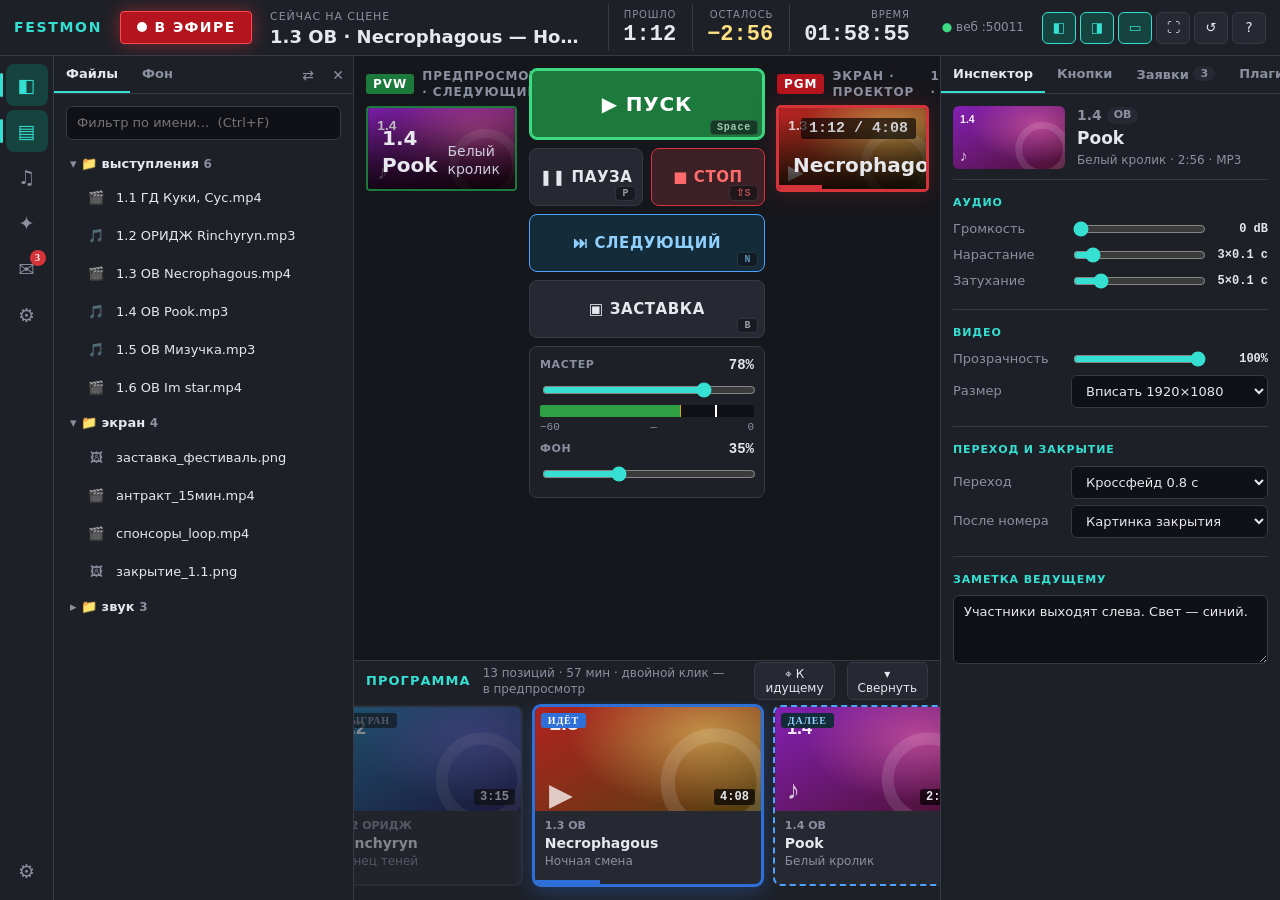
==== a_console.html @ ba401209 "Макеты панели оператора FestMon и презентация для голосования Co-Authored-By: Claude Opus 5.5 <norep" ====
<!doctype html>
<html lang="ru">
<head>
<meta charset="utf-8">
<meta name="viewport" content="width=device-width, initial-scale=1">
<title>FestMon · A · Эфирный пульт</title>
<link rel="stylesheet" href="assets/panels.css">
<style>
/* Палитра 1:1 с panel/theme.py — вариант «эволюция текущей панели». */
:root {
  --bg: #16171c; --panel: #1e2027; --panel2: #262932; --field: #101116;
  --border: #363a45; --border-hi: #4a5060; --text: #e6e8ee; --dim: #8b90a0;
  --accent: #35e0d2; --accent-dim: #16433e; --accent-fg: #06211e;
  --ok: #3ddc84; --warn: #ffd54f; --bad: #d6333a; --red-fg: #ff6b6b;
  --blue: #4da3ff; --run: #2f6fd8; --next-fg: #8fd0ff; --orange: #ff9e3d;
  --r: 6px;
  --dockL: 300px; --dockR: 340px;
}
* { box-sizing: border-box; }
html, body { margin: 0; height: 100%; background: var(--bg); color: var(--text); font: 14px/1.35 "Segoe UI", system-ui, sans-serif; overflow: hidden; }
button { font-family: inherit; }

/* ---------- верхняя полоса ---------- */
.top { height: 56px; display: flex; align-items: center; gap: 18px; padding: 0 14px; background: var(--panel); border-bottom: 1px solid var(--border); }
.logo { font-weight: 800; letter-spacing: .12em; color: var(--accent); }
.onair { display: flex; align-items: center; gap: 8px; padding: 6px 14px; border-radius: 4px; font-weight: 800; letter-spacing: .1em; background: var(--field); color: var(--dim); border: 1px solid var(--border); min-width: 132px; justify-content: center; }
.onair i { width: 10px; height: 10px; border-radius: 50%; background: currentColor; }
.onair.live { background: #b4141e; color: #fff; border-color: #ff4a52; box-shadow: 0 0 18px rgba(214,51,58,.55); }
.onair.live i { animation: blink 1.2s infinite; }
.onair.paused { background: #3a3114; color: var(--warn); border-color: var(--warn); }
.onair.standby { background: #142c3a; color: var(--blue); border-color: var(--blue); }
@keyframes blink { 50% { opacity: .25; } }
.now { min-width: 0; flex: 1; }
.now small { color: var(--dim); font-size: 11px; letter-spacing: .08em; text-transform: uppercase; }
.now div { font-size: 18px; font-weight: 700; white-space: nowrap; overflow: hidden; text-overflow: ellipsis; }
.timers { display: flex; gap: 2px; }
.timer { padding: 4px 14px; border-left: 1px solid var(--border); text-align: right; }
.timer small { display: block; color: var(--dim); font-size: 10px; letter-spacing: .08em; text-transform: uppercase; }
.timer b { font: 700 22px Consolas, monospace; }
.timer.rem b { color: var(--run-fg, #ffe082); }
.timer.rem.low b { color: var(--red-fg); }
.web { font-size: 12px; color: var(--dim); }
.web::before { content: "● "; color: var(--ok); }
.tb { display: flex; gap: 4px; }
.tb button { background: var(--panel2); border: 1px solid var(--border); color: var(--text); border-radius: var(--r); height: 32px; min-width: 34px; padding: 0 9px; cursor: pointer; }
.tb button:hover { border-color: var(--border-hi); }
.tb button.on { color: var(--accent); border-color: var(--accent); background: var(--accent-dim); }

/* ---------- тело ---------- */
.body { display: flex; height: calc(100% - 56px); }
.rail { width: 54px; flex: none; background: var(--panel); border-right: 1px solid var(--border); display: flex; flex-direction: column; align-items: center; padding: 8px 0; gap: 4px; }
.rail button { position: relative; width: 42px; height: 42px; border-radius: 8px; border: 0; background: transparent; color: var(--dim); font-size: 19px; cursor: pointer; }
.rail button:hover { background: var(--panel2); color: var(--text); }
.rail button.on { color: var(--accent); background: var(--accent-dim); }
.rail button.on::before { content: ""; position: absolute; left: -6px; top: 9px; bottom: 9px; width: 3px; border-radius: 2px; background: var(--accent); }
.rail .badge { position: absolute; top: 2px; right: 2px; background: var(--bad); color: #fff; font: 700 10px/16px "Segoe UI"; min-width: 16px; border-radius: 8px; }
.rail .sep { flex: 1; }
.rail button[data-tip]:hover::after { content: attr(data-tip); position: absolute; left: 50px; top: 8px; white-space: nowrap; background: #000; color: #fff; font-size: 12px; padding: 4px 8px; border-radius: 4px; z-index: 20; }

.dock { flex: none; background: var(--panel); display: flex; flex-direction: column; min-width: 0; position: relative; transition: width .18s; }
.dock.left { width: var(--dockL); border-right: 1px solid var(--border); }
.dock.right { width: var(--dockR); border-left: 1px solid var(--border); }
.dock.closed { width: 0 !important; border: 0; overflow: hidden; }
.dock.closed > * { visibility: hidden; }
.dock .tabs { display: flex; align-items: stretch; border-bottom: 1px solid var(--border); height: 38px; flex: none; }
.dock .tabs button.tab { background: none; border: 0; color: var(--dim); padding: 0 12px; cursor: pointer; font-weight: 600; font-size: 13px; border-bottom: 2px solid transparent; white-space: nowrap; }
.dock .tabs button.tab.on { color: var(--text); border-bottom-color: var(--accent); }
.dock .tabs .sp { flex: 1; }
.dock .tabs .ic { background: none; border: 0; color: var(--dim); cursor: pointer; width: 30px; font-size: 14px; }
.dock .tabs .ic:hover { color: var(--text); }
.dock .content { flex: 1; overflow: auto; padding: 12px; }
.grip { position: absolute; top: 0; bottom: 0; width: 6px; cursor: col-resize; z-index: 5; }
.dock.left .grip { right: -3px; } .dock.right .grip { left: -3px; }
.grip:hover, .grip.drag { background: var(--accent); opacity: .5; }

/* ---------- центр ---------- */
.center { flex: 1; min-width: 0; display: flex; flex-direction: column; }
.stage { flex: 1; min-height: 0; display: grid; grid-template-columns: 1fr 236px 1fr; gap: 12px; padding: 12px; }
.mon { display: flex; flex-direction: column; min-width: 0; }
.mon-h { display: flex; align-items: center; gap: 8px; margin-bottom: 6px; font-size: 12px; font-weight: 700; letter-spacing: .08em; text-transform: uppercase; color: var(--dim); }
.mon-h .tag { padding: 2px 7px; border-radius: 3px; background: var(--panel2); color: var(--text); }
.mon.pgm .tag { background: #b4141e; color: #fff; }
.mon.pvw .tag { background: #1d7a3d; color: #fff; }
.mon-h .sp { flex: 1; }
.screen { position: relative; width: 100%; aspect-ratio: 16/9; background: #000; border-radius: 4px; overflow: hidden; border: 2px solid var(--border); max-height: 100%; }
.mon.pgm .screen.on { border-color: #d6333a; box-shadow: 0 0 0 1px #d6333a, 0 0 24px rgba(214,51,58,.25); }
.mon.pvw .screen { border-color: #1d7a3d; }
.screen img { width: 100%; height: 100%; object-fit: cover; display: block; }
.screen .ov { position: absolute; left: 0; right: 0; bottom: 0; padding: 26px 14px 10px; background: linear-gradient(transparent, rgba(0,0,0,.8)); display: flex; align-items: flex-end; gap: 10px; }
.screen .ov b { font-size: 20px; }
.screen .ov span { color: #ccd; }
.screen .tc { position: absolute; top: 10px; right: 10px; font: 700 15px Consolas, monospace; background: rgba(0,0,0,.65); padding: 2px 8px; border-radius: 3px; }
.screen .splash { position: absolute; inset: 0; display: none; place-items: center; background: radial-gradient(circle at 30% 30%, #1e5a53, #101116 70%); font-size: 34px; font-weight: 800; letter-spacing: .2em; color: var(--accent); }
.screen.standby .splash { display: grid; }
.screen .bar { position: absolute; left: 0; bottom: 0; height: 4px; background: #d6333a; }

.ctrl { display: flex; flex-direction: column; gap: 8px; min-height: 0; overflow: auto; }
.tr { display: grid; grid-template-columns: 1fr 1fr; gap: 8px; }
.tbtn { position: relative; height: 58px; border-radius: 8px; border: 1px solid var(--border); background: var(--panel2); color: var(--text); font-weight: 800; font-size: 15px; letter-spacing: .04em; cursor: pointer; transition: transform .06s, filter .15s; }
.tbtn:hover { filter: brightness(1.15); }
.tbtn:active { transform: translateY(1px) scale(.98); }
.tbtn kbd { position: absolute; right: 6px; bottom: 4px; font: 600 10px Consolas, monospace; opacity: .6; }
.tbtn.play { grid-column: 1 / 3; height: 72px; font-size: 20px; background: #1d7a3d; border-color: #3ddc84; color: #fff; }
.tbtn.play.on { box-shadow: 0 0 0 2px #3ddc84 inset; }
.tbtn.pause.on { background: #3a3114; border-color: var(--warn); color: var(--warn); }
.tbtn.stop { background: #3d2026; border-color: #d6333a; color: var(--red-fg); }
.tbtn.next { grid-column: 1 / 3; background: #142c3a; border-color: var(--blue); color: var(--next-fg); }
.tbtn.standby.on { background: #142c3a; border-color: var(--blue); color: var(--blue); }
.mix { background: var(--panel); border: 1px solid var(--border); border-radius: 8px; padding: 10px; }
.fader { display: grid; grid-template-columns: 1fr auto; align-items: center; gap: 4px 8px; font-size: 12px; }
.fader > span { color: var(--dim); font-weight: 700; letter-spacing: .06em; text-transform: uppercase; font-size: 11px; }
.fader > b { font: 700 14px Consolas, monospace; }
.fader input { grid-column: 1 / 3; width: 100%; accent-color: var(--accent); height: 22px; }
.meter { position: relative; height: 12px; background: var(--field); border-radius: 2px; overflow: hidden; margin: 2px 0 10px; }
.meter .fill { position: absolute; left: 0; top: 0; bottom: 0; width: 0; background: linear-gradient(90deg, #2ea043 0 70%, #d9a300 70% 88%, #e5484d 88%); background-size: var(--mw, 200px) 100%; transition: width .08s linear; }
.meter .peak { position: absolute; top: 0; bottom: 0; width: 2px; background: #fff; }
.meter-l { display: flex; justify-content: space-between; font: 11px Consolas, monospace; color: var(--dim); margin-top: -6px; margin-bottom: 8px; }

/* ---------- таймлайн ---------- */
.tl { flex: none; height: 240px; border-top: 1px solid var(--border); background: var(--panel); display: flex; flex-direction: column; }
.tl.min { height: 40px; }
.tl.min .cards { display: none; }
.tl-h { height: 40px; display: flex; align-items: center; gap: 12px; padding: 0 12px; flex: none; }
.tl-h h3 { margin: 0; font-size: 13px; letter-spacing: .08em; text-transform: uppercase; color: var(--accent); }
.tl-h .sp { flex: 1; }
.tl-h button { background: var(--panel2); border: 1px solid var(--border); color: var(--text); border-radius: var(--r); padding: 4px 10px; cursor: pointer; font-size: 12px; }
.cards { flex: 1; display: flex; gap: 10px; padding: 4px 12px 14px; overflow-x: auto; overflow-y: hidden; scroll-behavior: smooth; }
.card { flex: none; width: 196px; background: var(--panel2); border: 2px solid var(--border); border-radius: 8px; overflow: hidden; cursor: pointer; position: relative; display: flex; flex-direction: column; }
.card:hover { border-color: var(--border-hi); }
.card.sel { outline: 2px solid var(--accent); outline-offset: 2px; }
.card .cv { position: relative; height: 104px; }
.card .cv img { width: 100%; height: 100%; object-fit: cover; display: block; }
.card .st { position: absolute; top: 6px; left: 6px; font: 800 10px "Segoe UI"; letter-spacing: .08em; padding: 2px 7px; border-radius: 3px; background: rgba(0,0,0,.6); }
.card .du { position: absolute; bottom: 6px; right: 6px; font: 700 12px Consolas, monospace; background: rgba(0,0,0,.7); padding: 1px 6px; border-radius: 3px; }
.card .meta { padding: 8px 10px; }
.card .meta .n { font-size: 11px; color: var(--dim); font-weight: 700; }
.card .meta .t { font-weight: 700; font-size: 14px; white-space: nowrap; overflow: hidden; text-overflow: ellipsis; }
.card .meta .s { font-size: 12px; color: var(--dim); white-space: nowrap; overflow: hidden; text-overflow: ellipsis; }
.card .pg { position: absolute; left: 0; bottom: 0; height: 4px; background: var(--run); }
.card.done { opacity: .5; }
.card.done .st { color: var(--dim); }
.card.live { border-color: var(--run); box-shadow: 0 0 0 1px var(--run), 0 6px 22px rgba(47,111,216,.35); width: 230px; }
.card.live .st { background: var(--run); color: #fff; }
.card.next { border-color: var(--blue); border-style: dashed; }
.card.next .st { background: #142c3a; color: var(--next-fg); }
.card.brk { background: repeating-linear-gradient(135deg, var(--panel2) 0 10px, #2a2d37 10px 20px); }
.blk { flex: none; writing-mode: vertical-rl; transform: rotate(180deg); font-size: 11px; font-weight: 700; letter-spacing: .12em; color: var(--dim); text-transform: uppercase; border-left: 1px dashed var(--border-hi); padding: 0 6px; }
.add { flex: none; width: 64px; border: 2px dashed var(--border); border-radius: 8px; background: none; color: var(--dim); font-size: 26px; cursor: pointer; }

/* ---------- справка ---------- */
.help { position: fixed; inset: 0; background: rgba(0,0,0,.6); display: none; place-items: center; z-index: 50; }
.help.on { display: grid; }
.help > div { background: var(--panel); border: 1px solid var(--border-hi); border-radius: 10px; padding: 18px 24px; min-width: 420px; }
.help h3 { margin: 0 0 10px; color: var(--accent); }
.help table { border-collapse: collapse; width: 100%; font-size: 13px; }
.help td { padding: 5px 0; border-bottom: 1px solid var(--border); }
.help td:first-child { width: 150px; }
kbd { font: 600 12px Consolas, monospace; background: var(--field); border: 1px solid var(--border); border-radius: 4px; padding: 1px 6px; }
::-webkit-scrollbar { width: 10px; height: 10px; } ::-webkit-scrollbar-thumb { background: var(--border); border-radius: 5px; } ::-webkit-scrollbar-track { background: transparent; }
</style>
</head>
<body>
<header class="top">
  <div class="logo">FESTMON</div>
  <div class="onair" id="onair"><i></i><span>В ЭФИРЕ</span></div>
  <div class="now"><small>Сейчас на сцене</small><div id="nowT">—</div></div>
  <div class="timers">
    <div class="timer"><small>Прошло</small><b id="tEl">0:00</b></div>
    <div class="timer rem" id="tRemBox"><small>Осталось</small><b id="tRem">0:00</b></div>
    <div class="timer"><small>Время</small><b id="clk"></b></div>
  </div>
  <div class="web">веб :50011</div>
  <div class="tb">
    <button id="bL" title="Левая панель (Ctrl+[)">◧</button>
    <button id="bR" title="Правая панель (Ctrl+])">◨</button>
    <button id="bT" title="Таймлайн (Ctrl+T)">▭</button>
    <button id="bFocus" title="Только эфир (F11)">⛶</button>
    <button id="bReset" title="Сбросить раскладку">↺</button>
    <button id="bHelp" title="Горячие клавиши (?)">?</button>
  </div>
</header>

<div class="body">
  <nav class="rail" id="rail"></nav>
  <aside class="dock left" id="dockL"><div class="tabs"></div><div class="content"></div><div class="grip"></div></aside>
  <main class="center">
    <section class="stage">
      <div class="mon pvw">
        <div class="mon-h"><span class="tag">PVW</span> Предпросмотр · следующий <span class="sp"></span><span id="pvwDur"></span></div>
        <div class="screen" id="pvw"><img alt=""><div class="ov"><b></b><span></span></div></div>
      </div>
      <div class="ctrl">
        <div class="tr">
          <button class="tbtn play" data-tr="play">▶ ПУСК<kbd>Space</kbd></button>
          <button class="tbtn pause" data-tr="pause">❚❚ ПАУЗА<kbd>P</kbd></button>
          <button class="tbtn stop" data-tr="stop">■ СТОП<kbd>⇧S</kbd></button>
          <button class="tbtn next" data-tr="next">⏭ СЛЕДУЮЩИЙ<kbd>N</kbd></button>
          <button class="tbtn standby" data-tr="standby" style="grid-column:1/3">▣ ЗАСТАВКА<kbd>B</kbd></button>
        </div>
        <div class="mix">
          <div class="fader"><span>Мастер</span><b id="mVal">78%</b><input type="range" id="master" min="0" max="100"></div>
          <div class="meter" id="meterM"><div class="fill"></div><div class="peak"></div></div>
          <div class="meter-l"><span>−60</span><span class="db">—</span><span>0</span></div>
          <div class="fader"><span>Фон</span><b id="bVal">35%</b><input type="range" id="bedVol" min="0" max="100"></div>
        </div>
      </div>
      <div class="mon pgm">
        <div class="mon-h"><span class="tag">PGM</span> Экран · проектор <span class="sp"></span><span>1920×1080 · 60 fps</span></div>
        <div class="screen" id="pgm"><img alt=""><div class="splash">FESTMON</div><div class="tc" id="pgmTc"></div><div class="ov"><b></b><span></span></div><div class="bar" id="pgmBar"></div></div>
      </div>
    </section>
    <section class="tl" id="tl">
      <div class="tl-h"><h3>Программа</h3><span class="p-dim" id="tlSum"></span><span class="sp"></span>
        <button id="toLive">⌖ К идущему</button><button id="tlMin">▾ Свернуть</button></div>
      <div class="cards" id="cards"></div>
    </section>
  </main>
  <aside class="dock right" id="dockR"><div class="grip"></div><div class="tabs"></div><div class="content"></div></aside>
</div>

<div class="help" id="help"><div>
  <h3>Горячие клавиши</h3>
  <table>
    <tr><td><kbd>Space</kbd></td><td>Пуск / пауза</td></tr>
    <tr><td><kbd>N</kbd></td><td>Следующий номер</td></tr>
    <tr><td><kbd>Shift</kbd>+<kbd>S</kbd></td><td>Стоп (с Shift — от случайного нажатия)</td></tr>
    <tr><td><kbd>B</kbd></td><td>Заставка вкл/выкл</td></tr>
    <tr><td><kbd>F1</kbd>…<kbd>F6</kbd></td><td>Показать/скрыть панель: инспектор, файлы, фон, кнопки, заявки, плагины</td></tr>
    <tr><td><kbd>Ctrl</kbd>+<kbd>[</kbd> / <kbd>]</kbd></td><td>Свернуть левую / правую колонку</td></tr>
    <tr><td><kbd>Ctrl</kbd>+<kbd>T</kbd></td><td>Свернуть таймлайн</td></tr>
    <tr><td><kbd>F11</kbd></td><td>Только эфир: скрыть всё второстепенное</td></tr>
    <tr><td><kbd>Q</kbd>…<kbd>Y</kbd></td><td>Быстрые кнопки</td></tr>
  </table>
  <p class="p-dim">Раскладка (какие панели где, ширины) сохраняется сама. Перетащите край колонки, чтобы изменить ширину; ⇄ на вкладке переносит панель в другую колонку.</p>
</div></div>

<script src="assets/common.js"></script>
<script src="assets/panels.js"></script>
<script>
(function () {
  const { PROGRAM, PANELS, state, mmss, cover } = FM;
  const $ = (s) => document.querySelector(s);

  // ---------- раскладка: две колонки-дока с вкладками ----------
  const DEF = { L: { open: true, tab: "files", ids: ["files", "bed"] }, R: { open: true, tab: "inspector", ids: ["inspector", "quick", "requests", "plugins"] }, wL: 300, wR: 340, tl: true };
  let lay = FM.store.get("a-layout", null) || JSON.parse(JSON.stringify(DEF));
  const save = () => FM.store.set("a-layout", lay);
  const dockOf = (id) => (lay.L.ids.includes(id) ? "L" : "R");

  function renderDock(side) {
    const d = lay[side], el = $(side === "L" ? "#dockL" : "#dockR");
    el.classList.toggle("closed", !d.open || !d.ids.length);
    if (!d.ids.includes(d.tab)) d.tab = d.ids[0];
    el.querySelector(".tabs").innerHTML =
      d.ids.map((id) => { const p = PANELS.find((x) => x.id === id);
        return `<button class="tab ${id === d.tab ? "on" : ""}" data-tab="${id}" title="${p.title} (${p.key})">${p.short}${p.badge ? ` <span class="p-chip">${p.badge}</span>` : ""}</button>`; }).join("") +
      `<span class="sp"></span><button class="ic" data-move="${side}" title="Перенести вкладку в другую колонку">⇄</button><button class="ic" data-close="${side}" title="Свернуть колонку">✕</button>`;
    el.querySelector(".content").innerHTML = d.tab ? FM.renderPanel(d.tab) : "";
  }
  function renderRail() {
    $("#rail").innerHTML = PANELS.map((p) => {
      const s = dockOf(p.id), on = lay[s].open && lay[s].tab === p.id;
      return `<button class="${on ? "on" : ""}" data-panel="${p.id}" data-tip="${p.title} · ${p.key}">${p.icon}${p.badge ? `<span class="badge">${p.badge}</span>` : ""}</button>`;
    }).join("") + `<div class="sep"></div><button data-tip="Окно плагинов" data-act="Настройки">⚙</button>`;
  }
  function applyLayout() {
    document.documentElement.style.setProperty("--dockL", lay.wL + "px");
    document.documentElement.style.setProperty("--dockR", lay.wR + "px");
    renderDock("L"); renderDock("R"); renderRail();
    $("#tl").classList.toggle("min", !lay.tl);
    $("#tlMin").textContent = lay.tl ? "▾ Свернуть" : "▴ Развернуть";
    $("#bL").classList.toggle("on", lay.L.open); $("#bR").classList.toggle("on", lay.R.open); $("#bT").classList.toggle("on", lay.tl);
    save();
  }
  function togglePanel(id) {
    const s = dockOf(id), d = lay[s];
    if (d.open && d.tab === id) d.open = false; else { d.open = true; d.tab = id; }
    applyLayout();
  }
  document.addEventListener("click", (e) => {
    const t = e.target.closest("[data-tab],[data-panel],[data-move],[data-close]");
    if (!t) return;
    if (t.dataset.panel) togglePanel(t.dataset.panel);
    if (t.dataset.tab) { lay[dockOf(t.dataset.tab)].tab = t.dataset.tab; applyLayout(); }
    if (t.dataset.close) { lay[t.dataset.close].open = false; applyLayout(); }
    if (t.dataset.move) {
      const from = lay[t.dataset.move], to = lay[t.dataset.move === "L" ? "R" : "L"], id = from.tab;
      from.ids = from.ids.filter((x) => x !== id); to.ids.push(id); to.tab = id; to.open = true;
      applyLayout();
    }
  });
  $("#bL").onclick = () => { lay.L.open = !lay.L.open; applyLayout(); };
  $("#bR").onclick = () => { lay.R.open = !lay.R.open; applyLayout(); };
  $("#bT").onclick = $("#tlMin").onclick = () => { lay.tl = !lay.tl; applyLayout(); };
  $("#bReset").onclick = () => { lay = JSON.parse(JSON.stringify(DEF)); applyLayout(); FM.toast("Раскладка сброшена"); };
  let focusSaved = null;
  function focusMode() {
    if (focusSaved) { lay.L.open = focusSaved.L; lay.R.open = focusSaved.R; lay.tl = focusSaved.tl; focusSaved = null; }
    else { focusSaved = { L: lay.L.open, R: lay.R.open, tl: lay.tl }; lay.L.open = lay.R.open = false; }
    $("#bFocus").classList.toggle("on", !!focusSaved); applyLayout();
  }
  $("#bFocus").onclick = focusMode;
  $("#bHelp").onclick = () => $("#help").classList.toggle("on");
  $("#help").onclick = (e) => { if (e.target.id === "help") $("#help").classList.remove("on"); };

  // перетаскивание ширины колонок
  document.querySelectorAll(".grip").forEach((g) => {
    g.addEventListener("pointerdown", (e) => {
      const left = g.parentElement.id === "dockL", x0 = e.clientX, w0 = left ? lay.wL : lay.wR;
      g.classList.add("drag"); g.setPointerCapture(e.pointerId);
      g.onpointermove = (ev) => {
        const w = Math.max(220, Math.min(560, w0 + (left ? 1 : -1) * (ev.clientX - x0)));
        if (left) lay.wL = w; else lay.wR = w;
        document.documentElement.style.setProperty(left ? "--dockL" : "--dockR", w + "px");
      };
      g.onpointerup = () => { g.classList.remove("drag"); g.onpointermove = null; save(); };
    });
  });

  // ---------- таймлайн ----------
  function renderCards() {
    let html = `<div class="blk">Блок 1</div>`;
    PROGRAM.forEach((p, i) => {
      if (p.n === "2.1") html += `<div class="blk">Блок 2</div>`;
      const st = { done: "СЫГРАН", live: "ИДЁТ", next: "ДАЛЕЕ", queued: "" }[p.status];
      const prog = p.status === "live" ? `<div class="pg" style="width:${(state.elapsed / p.dur) * 100}%"></div>` : "";
      html += `<div class="card ${p.status} ${p.kind === "break" ? "brk" : ""} ${state.sel === i ? "sel" : ""}" data-i="${i}">
        <div class="cv"><img src="${cover(p)}" alt="">${st ? `<span class="st">${st}</span>` : ""}<span class="du">${mmss(p.dur)}</span></div>
        <div class="meta"><div class="n">${p.n} ${p.nom}</div><div class="t">${p.title}</div><div class="s">${p.sub}</div></div>${prog}</div>`;
    });
    html += `<button class="add" data-act="Добавить номер">＋</button>`;
    $("#cards").innerHTML = html;
    const total = PROGRAM.reduce((a, p) => a + p.dur, 0);
    $("#tlSum").textContent = `${PROGRAM.length} позиций · ${Math.round(total / 60)} мин · двойной клик — в предпросмотр`;
  }
  $("#cards").addEventListener("click", (e) => {
    const c = e.target.closest(".card"); if (!c) return;
    state.sel = +c.dataset.i; renderCards();
    if (dockOf("inspector")) { const s = dockOf("inspector"); lay[s].open = true; lay[s].tab = "inspector"; applyLayout(); }
  });
  $("#toLive").onclick = () => { const el = $(".card.live"); FM.reveal(el, $("#cards")); };

  // ---------- эфир ----------
  document.querySelectorAll("[data-tr]").forEach((b) => (b.onclick = () => FM.transport(b.dataset.tr)));
  $("#master").value = state.master; $("#bedVol").value = state.bed;
  $("#master").oninput = (e) => FM.setLevel("master", +e.target.value);
  $("#bedVol").oninput = (e) => FM.setLevel("bed", +e.target.value);
  FM.meter($("#meterM"));
  FM.clock($("#clk"));

  let lastLive = -1;
  FM.onChange((s) => {
    const live = PROGRAM[s.liveIdx], nx = PROGRAM[FM.nextIdx()];
    const oa = $("#onair"), mode = s.standby ? "standby" : !s.playing ? "" : s.paused ? "paused" : "live";
    oa.className = "onair " + mode;
    oa.querySelector("span").textContent = { live: "В ЭФИРЕ", paused: "ПАУЗА", standby: "ЗАСТАВКА", "": "СТОП" }[mode];
    $("#nowT").textContent = live ? `${live.n} ${live.nom} · ${live.title} — ${live.sub}` : "—";
    $("#tEl").textContent = mmss(s.elapsed);
    const rem = live ? live.dur - s.elapsed : 0;
    $("#tRem").textContent = "−" + mmss(rem);
    $("#tRemBox").classList.toggle("low", rem <= 30);
    $("#mVal").textContent = s.master + "%"; $("#bVal").textContent = s.bed + "%";
    document.querySelector(".tbtn.play").classList.toggle("on", s.playing && !s.paused);
    document.querySelector(".tbtn.pause").classList.toggle("on", s.paused);
    document.querySelector(".tbtn.standby").classList.toggle("on", s.standby);
    const pg = $("#pgm");
    pg.classList.toggle("on", s.playing && !s.standby); pg.classList.toggle("standby", s.standby);
    pg.querySelector("img").src = live ? cover(live) : "";
    pg.querySelector(".ov b").textContent = live ? live.title : ""; pg.querySelector(".ov span").textContent = live ? live.sub : "";
    $("#pgmTc").textContent = mmss(s.elapsed) + " / " + mmss(live ? live.dur : 0);
    $("#pgmBar").style.width = live ? (s.elapsed / live.dur) * 100 + "%" : "0";
    const pv = $("#pvw");
    pv.querySelector("img").src = nx ? cover(nx) : "";
    pv.querySelector(".ov b").textContent = nx ? `${nx.n} ${nx.title}` : "Конец программы"; pv.querySelector(".ov span").textContent = nx ? nx.sub : "";
    $("#pvwDur").textContent = nx ? mmss(nx.dur) : "";
    if (lastLive !== s.liveIdx) { lastLive = s.liveIdx; renderCards(); requestAnimationFrame(() => $("#toLive").click()); }
    else { const bar = document.querySelector(".card.live .pg"); if (bar && live) bar.style.width = (s.elapsed / live.dur) * 100 + "%"; }
  });

  // ---------- клавиши ----------
  const keys = {
    Space: () => FM.transport(state.playing && !state.paused ? "pause" : "play"),
    KeyP: () => FM.transport("pause"), KeyN: () => FM.transport("next"), "shift+KeyS": () => FM.transport("stop"), KeyB: () => FM.transport("standby"),
    "ctrl+BracketLeft": () => $("#bL").click(), "ctrl+BracketRight": () => $("#bR").click(), "ctrl+KeyT": () => $("#bT").click(),
    F11: focusMode, "shift+Slash": () => $("#help").classList.toggle("on"), Escape: () => $("#help").classList.remove("on"),
  };
  PANELS.forEach((p) => (keys[p.key] = () => togglePanel(p.id)));
  FM.QUICK.forEach((q) => (keys["Key" + q.key] = () => FM.toast(q.icon + " " + q.label + " — только макет")));
  FM.hotkeys(keys);

  applyLayout();
})();
</script>
</body>
</html>
---- assets/panels.css ----
/* Базовый вид содержимого панелей. Цвета — переменные варианта:
 * --text --dim --panel2 --field --border --accent --accent-fg --ok --warn --bad --r (радиус) */
.p-dim { color: var(--dim); font-size: 12px; }
.p-grow { flex: 1; min-width: 0; overflow: hidden; text-overflow: ellipsis; white-space: nowrap; }
.p-spread { display: flex; justify-content: space-between; }
.p-chip { display: inline-block; font-size: 11px; font-weight: 700; padding: 1px 7px; border-radius: 99px; background: var(--panel2); color: var(--dim); vertical-align: 2px; }
.p-row { display: flex; align-items: center; gap: 10px; padding: 8px 10px; border-radius: var(--r); font-size: 13px; }
.p-row:hover { background: var(--panel2); }
.p-row.p-active { background: var(--panel2); box-shadow: inset 3px 0 0 var(--accent); }
.p-ico { width: 20px; text-align: center; color: var(--dim); flex: none; }
.p-sec { padding: 10px 0 12px; border-bottom: 1px solid var(--border); }
.p-sec:last-child { border-bottom: 0; }
.p-sec-h { font-size: 11px; font-weight: 700; letter-spacing: .08em; text-transform: uppercase; color: var(--accent); margin: 6px 0 8px; }
.p-field { display: grid; grid-template-columns: 110px 1fr 56px; align-items: center; gap: 8px; font-size: 13px; margin: 6px 0; }
.p-field > span { color: var(--dim); }
.p-field > b { font: 600 12px Consolas, monospace; text-align: right; }
.p-field select { grid-column: 2 / 4; }
.p-field input[type=range] { width: 100%; accent-color: var(--accent); }
.p-search, .p-field select, textarea { width: 100%; box-sizing: border-box; background: var(--field); color: var(--text); border: 1px solid var(--border); border-radius: var(--r); padding: 7px 10px; font: inherit; font-size: 13px; }
textarea { resize: vertical; }
.p-search { margin-bottom: 8px; }
.p-insp-head { display: flex; gap: 12px; align-items: center; padding-bottom: 10px; border-bottom: 1px solid var(--border); }
.p-insp-head img { width: 112px; aspect-ratio: 16/9; border-radius: var(--r); object-fit: cover; }
.p-insp-n { font-weight: 700; color: var(--dim); }
.p-insp-t { font-size: 17px; font-weight: 700; margin: 2px 0; }
.p-tree summary { cursor: pointer; padding: 7px 4px; font-weight: 600; font-size: 13px; list-style: none; }
.p-tree summary::-webkit-details-marker { display: none; }
.p-tree summary::before { content: "▸ "; color: var(--dim); }
.p-tree[open] summary::before { content: "▾ "; }
.p-file { padding-left: 20px; cursor: grab; }
.p-mini { opacity: 0; border: 0; background: var(--accent); color: var(--accent-fg); border-radius: 6px; width: 24px; height: 22px; cursor: pointer; }
.p-file:hover .p-mini { opacity: 1; }
.p-now { background: var(--panel2); border-radius: var(--r); padding: 12px; margin-bottom: 12px; }
.p-now-t { font-size: 16px; font-weight: 700; margin: 2px 0 8px; }
.p-prog { height: 4px; background: var(--field); border-radius: 4px; overflow: hidden; margin-bottom: 4px; }
.p-prog i { display: block; height: 100%; background: var(--accent); }
.p-btns { display: flex; gap: 6px; margin: 10px 0 6px; flex-wrap: wrap; }
.p-btns button, .p-wide { background: var(--field); color: var(--text); border: 1px solid var(--border); border-radius: var(--r); padding: 6px 10px; cursor: pointer; font: inherit; font-size: 13px; }
.p-btns button.on { border-color: var(--accent); color: var(--accent); }
.p-wide { width: 100%; margin-top: 10px; padding: 9px; }
.p-quick-grid { display: grid; grid-template-columns: repeat(auto-fill, minmax(118px, 1fr)); gap: 8px; }
.p-quick { position: relative; display: flex; flex-direction: column; align-items: center; justify-content: center; gap: 6px; min-height: 76px; padding: 10px 6px; background: var(--panel2); color: var(--text); border: 1px solid var(--border); border-radius: var(--r); font: 600 13px inherit; font-family: inherit; cursor: pointer; transition: transform .08s, border-color .15s; }
.p-quick:hover { border-color: var(--accent); }
.p-quick:active { transform: scale(.96); }
.p-q-ico { font-size: 22px; }
.p-quick kbd { position: absolute; top: 5px; right: 6px; font: 600 10px Consolas, monospace; color: var(--dim); border: 1px solid var(--border); border-radius: 4px; padding: 0 4px; }
.p-q-sfx { box-shadow: inset 0 -3px 0 var(--warn); }
.p-q-img { box-shadow: inset 0 -3px 0 var(--accent); }
.p-q-text { box-shadow: inset 0 -3px 0 var(--ok); }
.p-hint { margin-top: 10px; }
.p-req { display: flex; gap: 8px; align-items: center; padding: 10px; border-radius: var(--r); background: var(--panel2); margin-bottom: 8px; }
.p-req-t { font-size: 13px; white-space: normal; }
.p-ok, .p-no { width: 34px; height: 34px; border-radius: var(--r); border: 0; font-size: 16px; cursor: pointer; flex: none; }
.p-ok { background: var(--ok); color: #06210f; }
.p-no { background: var(--bad); color: #fff; }
.p-dot { width: 10px; height: 10px; border-radius: 50%; flex: none; }
.p-dot.p-ok { background: var(--ok); width: 10px; height: 10px; }
.p-dot.p-warn { background: var(--warn); }
.p-switch { position: relative; width: 38px; height: 22px; flex: none; }
.p-switch input { opacity: 0; position: absolute; inset: 0; cursor: pointer; z-index: 1; }
.p-switch i { position: absolute; inset: 0; background: var(--field); border: 1px solid var(--border); border-radius: 99px; transition: .2s; }
.p-switch i::after { content: ""; position: absolute; top: 3px; left: 3px; width: 14px; height: 14px; border-radius: 50%; background: var(--dim); transition: .2s; }
.p-switch input:checked + i { background: var(--accent); border-color: var(--accent); }
.p-switch input:checked + i::after { left: 19px; background: var(--accent-fg); }
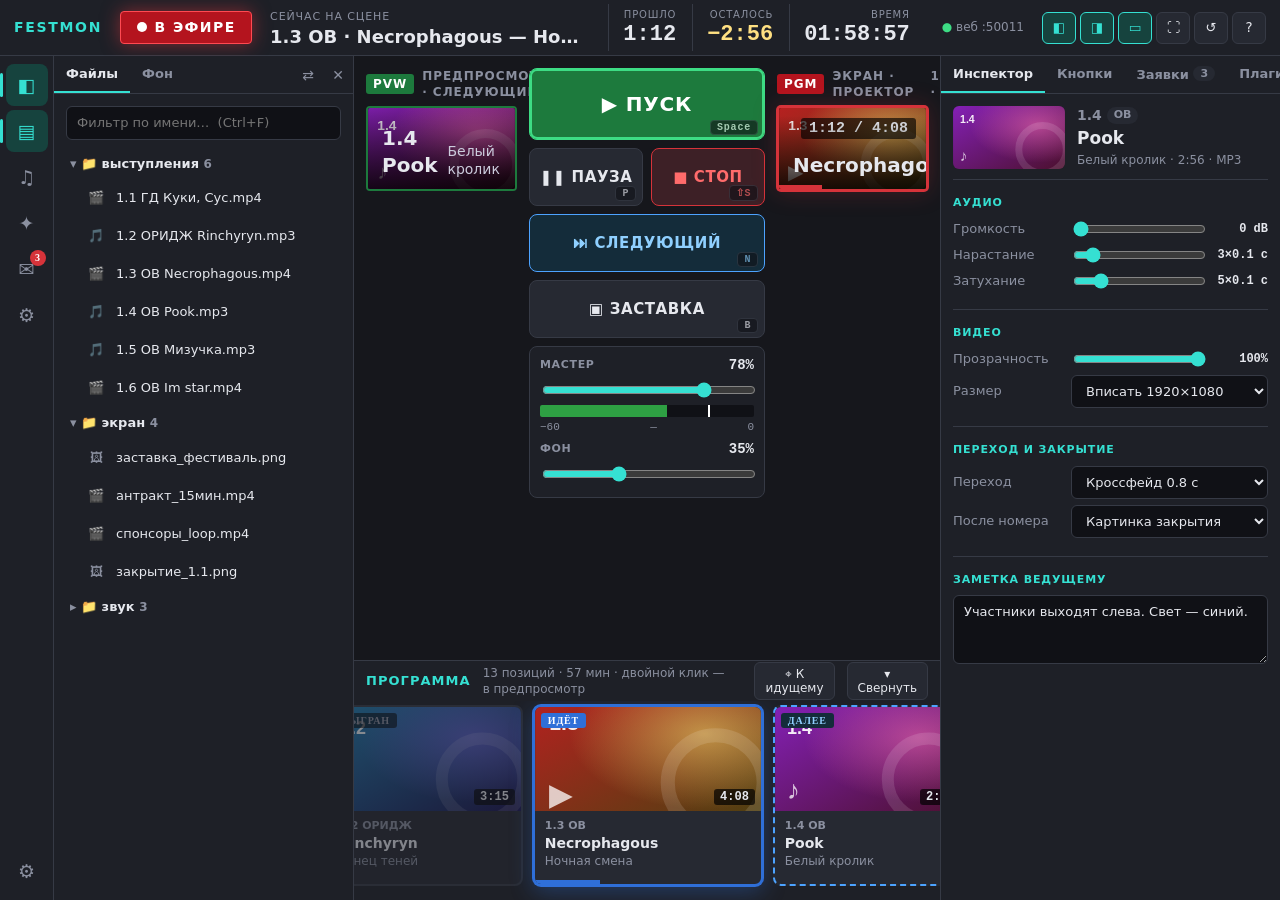
==== commit 5a6d443f: "Помощник: заметные кнопки переноса; версия в ссылках против кэша Co-Authored-By: Claude Opus 5.5 <no" ====
--- a/a_console.html
+++ b/a_console.html
@@ -4,7 +4,7 @@
 <meta charset="utf-8">
 <meta name="viewport" content="width=device-width, initial-scale=1">
 <title>FestMon · A · Эфирный пульт</title>
-<link rel="stylesheet" href="assets/panels.css">
+<link rel="stylesheet" href="assets/panels.css?v=20261024204757">
 <style>
 /* Палитра 1:1 с panel/theme.py — вариант «эволюция текущей панели». */
 :root {
@@ -234,8 +234,8 @@
   <p class="p-dim">Раскладка (какие панели где, ширины) сохраняется сама. Перетащите край колонки, чтобы изменить ширину; ⇄ на вкладке переносит панель в другую колонку.</p>
 </div></div>
 
-<script src="assets/common.js"></script>
-<script src="assets/panels.js"></script>
+<script src="assets/common.js?v=20261024204757"></script>
+<script src="assets/panels.js?v=20261024204757"></script>
 <script>
 (function () {
   const { PROGRAM, PANELS, state, mmss, cover } = FM;
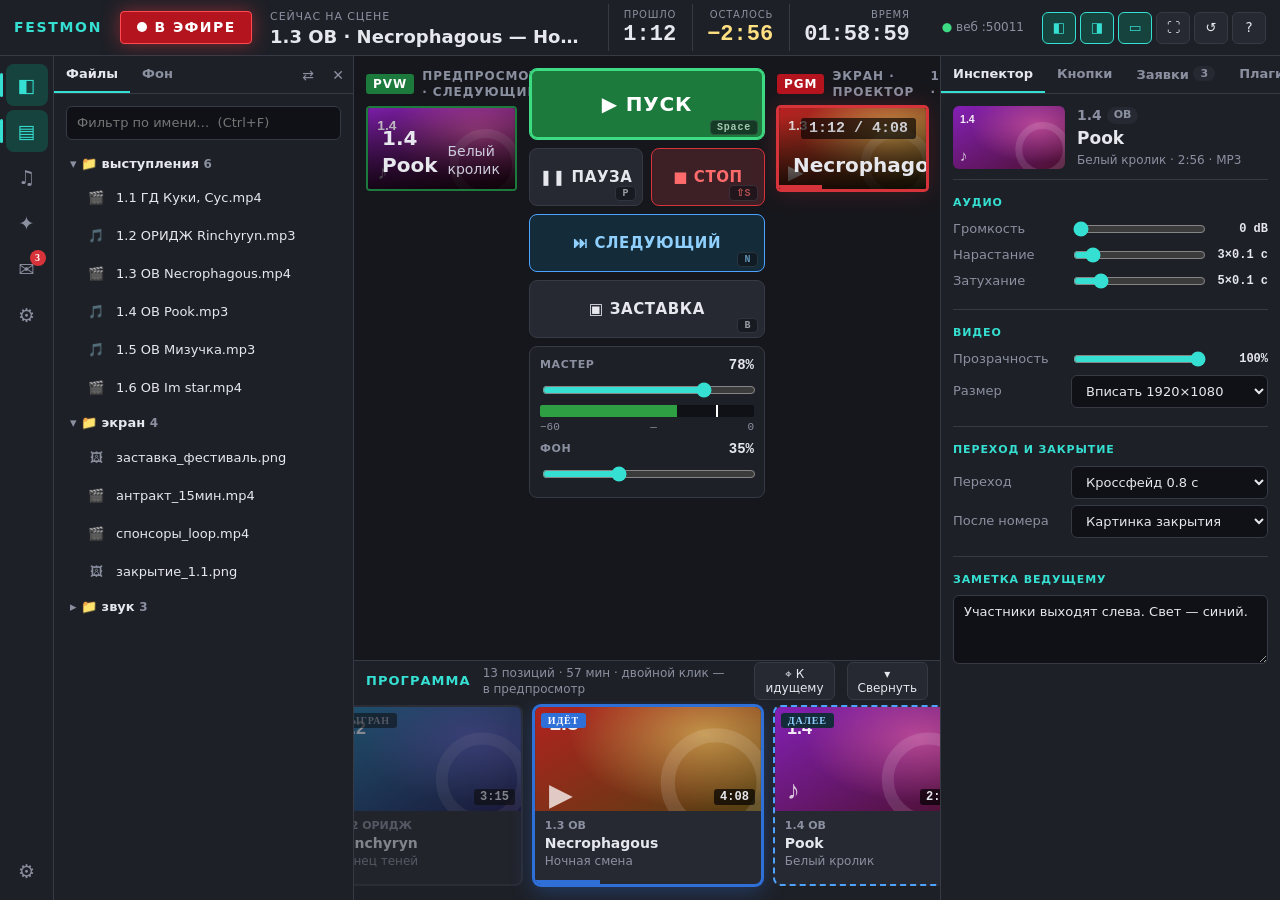
==== commit 38497366: "Подсказки помощника под новые кнопки Co-Authored-By: Claude Opus 5.5 <noreply@anthropic.com>" ====
--- a/a_console.html
+++ b/a_console.html
@@ -4,7 +4,7 @@
 <meta charset="utf-8">
 <meta name="viewport" content="width=device-width, initial-scale=1">
 <title>FestMon · A · Эфирный пульт</title>
-<link rel="stylesheet" href="assets/panels.css?v=20261024204757">
+<link rel="stylesheet" href="assets/panels.css?v=20261024204901">
 <style>
 /* Палитра 1:1 с panel/theme.py — вариант «эволюция текущей панели». */
 :root {
@@ -234,8 +234,8 @@
   <p class="p-dim">Раскладка (какие панели где, ширины) сохраняется сама. Перетащите край колонки, чтобы изменить ширину; ⇄ на вкладке переносит панель в другую колонку.</p>
 </div></div>
 
-<script src="assets/common.js?v=20261024204757"></script>
-<script src="assets/panels.js?v=20261024204757"></script>
+<script src="assets/common.js?v=20261024204901"></script>
+<script src="assets/panels.js?v=20261024204901"></script>
 <script>
 (function () {
   const { PROGRAM, PANELS, state, mmss, cover } = FM;
